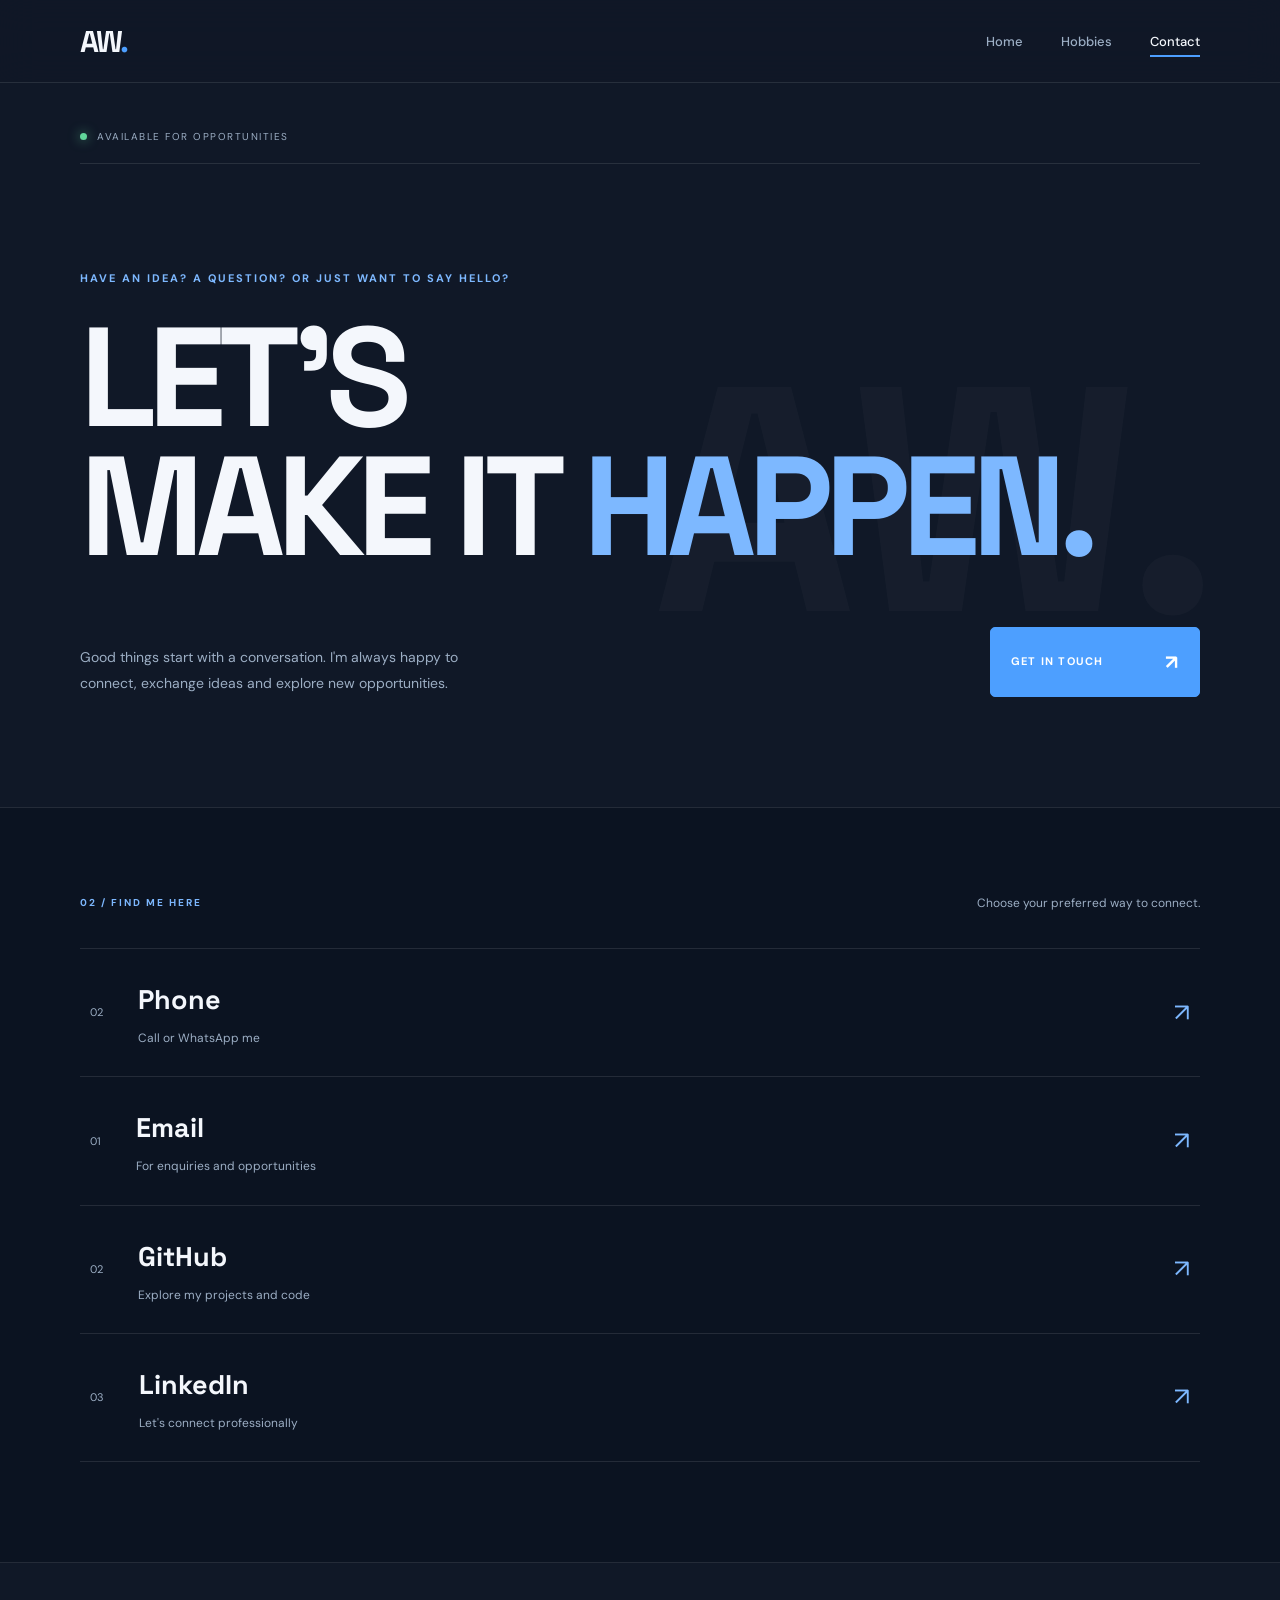
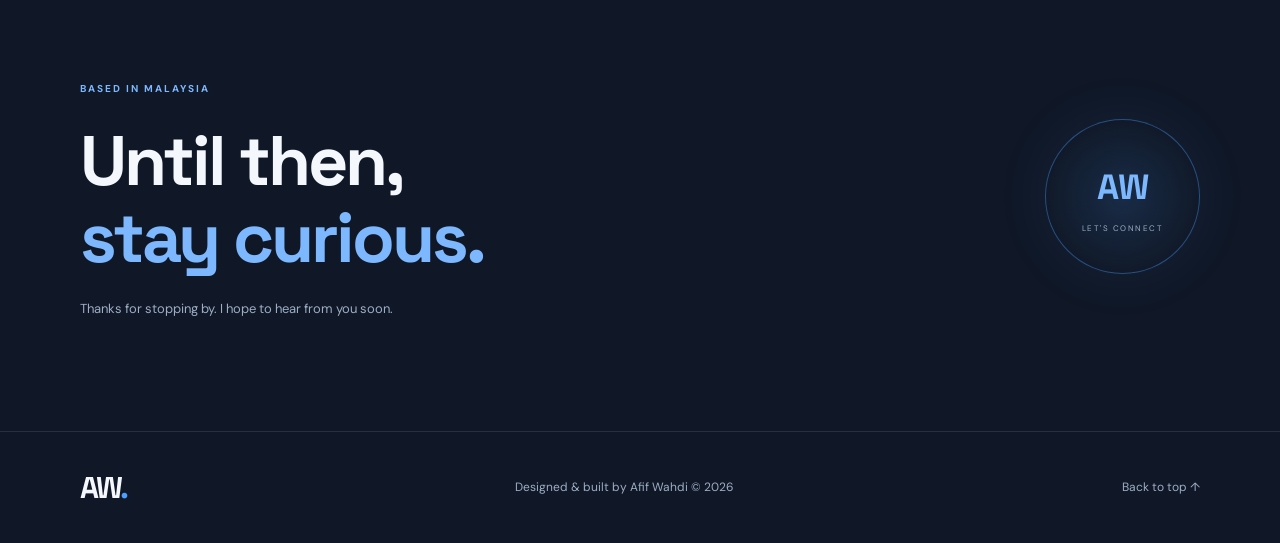
==== contact.html @ 138f14ff "Initial resume website" ====
<!DOCTYPE html>
<html lang="en">
<head>
    <meta charset="UTF-8">
    <meta name="viewport" content="width=device-width, initial-scale=1.0">
    <meta name="description" content="Connect with Afif Wahdi, an Information Technology student specialising in Software Engineering.">

    <title>Let's Talk | Afif Wahdi</title>

    <link rel="preconnect" href="https://fonts.googleapis.com">
    <link rel="preconnect" href="https://fonts.gstatic.com" crossorigin>
    <link href="https://fonts.googleapis.com/css2?family=DM+Sans:wght@400;500;600;700&family=Space+Grotesk:wght@400;500;600;700&display=swap" rel="stylesheet">

    <link rel="stylesheet" href="style.css">
</head>

<body id="top">

<!-- Navigation -->
<header class="header">
    <nav class="navbar container">

        <a href="index.html" class="logo">AW<span>.</span></a>

        <ul class="nav-links">
            <li><a href="index.html">Home</a></li>
            <li><a href="hobbies.html" >Hobbies</a></li>
            <li><a href="contact.html" class="active">Contact</a></li>
        </ul>

        <!-- <a href="contact.html" class="nav-button">Let's Connect ↗</a> -->

    </nav>
</header>

<main class="contact-v3">

    <!-- INTRODUCTION -->

    <section class="contact-v3-hero container">

        <div class="contact-v3-topline">
            <span><i></i> AVAILABLE FOR OPPORTUNITIES</span>
        </div>

        <p class="contact-v3-kicker">HAVE AN IDEA? A QUESTION? OR JUST WANT TO SAY HELLO?</p>

        <h1>
            LET'S<br>
            MAKE IT <span>HAPPEN.</span>
        </h1>

        <div class="contact-v3-hero-bottom">
            <p>
                Good things start with a conversation.
                I'm always happy to connect, exchange ideas
                and explore new opportunities.
            </p>

            <a href="mailto:YOUR_EMAIL@example.com" class="contact-v3-main-button">
                <span>GET IN TOUCH</span>
                <span class="contact-v3-arrow">↗</span>
            </a>
        </div>

        <div class="contact-v3-decoration">AW.</div>

    </section>

    <!-- CONTACT LINKS -->

    <section class="contact-v3-links">

        <div class="container">

            <div class="contact-v3-section-heading">
                <span>02 / FIND ME HERE</span>
                <p>Choose your preferred way to connect.</p>
            </div>

            <a href="tel:+66827754639" class="contact-v3-link">
                <div class="contact-v3-link-left">
                    <span class="contact-v3-link-number">02</span>

                    <div>
                        <h2>Phone</h2>
                        <p>Call or WhatsApp me</p>
                    </div>
                </div>

                <span class="contact-v3-link-arrow">↗</span>
            </a>


            <a href="mailto:m_afif_wahdi@soc.uum.edu.my" class="contact-v3-link">
                <div class="contact-v3-link-left">
                    <span class="contact-v3-link-number">01</span>
                    <div>
                        <h2>Email</h2>
                        <p>For enquiries and opportunities</p>
                    </div>
                </div>
                <span class="contact-v3-link-arrow">↗</span>
            </a>

            <a href="https://github.com/308396" target="_blank" rel="noopener noreferrer" class="contact-v3-link">
                <div class="contact-v3-link-left">
                    <span class="contact-v3-link-number">02</span>
                    <div>
                        <h2>GitHub</h2>
                        <p>Explore my projects and code</p>
                    </div>
                </div>
                <span class="contact-v3-link-arrow">↗</span>
            </a>

            <a href="https://www.linkedin.com/in/muhammadafifwahdi19/" target="_blank" rel="noopener noreferrer" class="contact-v3-link">
                <div class="contact-v3-link-left">
                    <span class="contact-v3-link-number">03</span>
                    <div>
                        <h2>LinkedIn</h2>
                        <p>Let's connect professionally</p>
                    </div>
                </div>
                <span class="contact-v3-link-arrow">↗</span>
            </a>

        </div>

    </section>

    <!-- CLOSING SECTION -->

    <section class="contact-v3-closing container">

        <div class="contact-v3-closing-content">
            <span>BASED IN MALAYSIA</span>
            <h2>Until then,<br><span>stay curious.</span></h2>
            <p>Thanks for stopping by. I hope to hear from you soon.</p>
        </div>

        <div class="contact-v3-circle">
            <span>AW</span>
            <small>LET'S CONNECT</small>
        </div>

    </section>

</main>

<footer class="footer">
    <div class="container footer-content">
        <a href="index.html" class="logo">AW<span>.</span></a>
        <p>Designed & built by Afif Wahdi © 2026</p>
        <a href="#top">Back to top ↑</a>
    </div>
</footer>

</body>
</html>
---- style.css ----
/* =========================================================
   01. COLOURS AND GLOBAL SETTINGS
========================================================= */

:root {
    --background: #101827;
    --background-dark: #0b1321;

    --surface: #17243a;
    --surface-light: #1d2c43;

    --accent: #4d9fff;
    --accent-light: #7db8ff;

    --text: #f4f7fc;
    --muted: #9caec4;

    --border: rgba(255, 255, 255, 0.1);

    --font-main: 'DM Sans', sans-serif;
    --font-heading: 'Space Grotesk', sans-serif;

    --container-width: 1120px;
}


* {
    margin: 0;
    padding: 0;
    box-sizing: border-box;
}


html {
    scroll-behavior: smooth;
    scroll-padding-top: 100px;
}


body {
    font-family: var(--font-main);
    background: var(--background);
    color: var(--text);
    line-height: 1.7;
    overflow-x: hidden;
}


a {
    color: inherit;
    text-decoration: none;
}


img {
    display: block;
    max-width: 100%;
}


button,
input,
textarea {
    font: inherit;
}


ul {
    list-style: none;
}


.container {
    width: min(var(--container-width), 90%);
    margin: 0 auto;
}


::selection {
    background: var(--accent);
    color: white;
}


/* =========================================================
   02. NAVIGATION
========================================================= */

.header {
    position: sticky;
    top: 0;
    z-index: 1000;

    width: 100%;

    background: rgba(16, 24, 39, 0.94);
    backdrop-filter: blur(18px);
    -webkit-backdrop-filter: blur(18px);

    border-bottom: 1px solid var(--border);
}

.navbar {
    min-height: 82px;

    display: flex;
    justify-content: space-between;
    align-items: center;

    gap: 25px;
}

.logo {
    font-family: var(--font-heading);
    font-size: 30px;
    font-weight: 700;
    letter-spacing: -2px;
    flex-shrink: 0;
}

.logo span {
    color: var(--accent);
}

.nav-links {
    display: flex;
    align-items: center;
    justify-content: center;
    gap: 38px;
}

.nav-links a {
    position: relative;

    color: var(--muted);
    font-size: 13px;
    font-weight: 500;

    transition: color 0.3s ease;
}

.nav-links a::after {
    content: "";

    position: absolute;
    left: 0;
    bottom: -7px;

    width: 0;
    height: 2px;

    background: var(--accent);
    transition: width 0.3s ease;
}

.nav-links a:hover,
.nav-links a.active {
    color: var(--text);
}

.nav-links a:hover::after,
.nav-links a.active::after {
    width: 100%;
}

.nav-button {
    display: inline-flex;
    align-items: center;
    gap: 10px;

    padding: 11px 18px;

    border: 1px solid rgba(77, 159, 255, 0.35);
    border-radius: 6px;

    background: rgba(77, 159, 255, 0.12);
    color: var(--accent-light);

    font-size: 12px;
    font-weight: 700;

    white-space: nowrap;
    flex-shrink: 0;

    transition: all 0.3s ease;
}

.nav-button:hover {
    background: var(--accent);
    color: white;
    transform: translateY(-2px);
}

.nav-button span {
    font-size: 16px;
}



/* =========================================================
   03. BUTTONS
========================================================= */

.primary-button {
    display: inline-flex;
    justify-content: center;
    align-items: center;
    gap: 10px;

    padding: 13px 22px;

    border-radius: 6px;
    border: 1px solid var(--accent);

    background: var(--accent);
    color: #07111f;

    font-size: 13px;
    font-weight: 700;

    transition: all 0.3s ease;
}


.primary-button:hover {
    background: var(--accent-light);
    border-color: var(--accent-light);
    transform: translateY(-3px);
}


.secondary-button {
    display: inline-flex;
    justify-content: center;
    align-items: center;

    padding: 13px 22px;

    border: 1px solid var(--border);
    border-radius: 6px;

    color: var(--text);

    font-size: 13px;
    font-weight: 600;

    transition: all 0.3s ease;
}


.secondary-button:hover {
    border-color: var(--accent);
    color: var(--accent-light);
    transform: translateY(-3px);
}


/* =========================================================
   04. HOMEPAGE — HERO SECTION
========================================================= */

.hero {
    min-height: 660px;

    display: grid;
    grid-template-columns: 1.1fr 0.9fr;
    align-items: center;

    gap: 50px;

    padding-top: 65px;
    padding-bottom: 75px;
}


.eyebrow {
    color: var(--accent-light);

    font-size: 11px;
    font-weight: 700;
    letter-spacing: 2px;
}


.status-dot {
    display: inline-block;

    width: 8px;
    height: 8px;

    margin-right: 8px;

    border-radius: 50%;

    background: #50d890;
    box-shadow: 0 0 12px #50d890;
}


.intro-text {
    margin-top: 38px;

    color: var(--muted);

    font-size: 14px;
    letter-spacing: 5px;
}


.hero h1 {
    margin: 12px 0;

    font-family: var(--font-heading);
    font-size: clamp(48px, 6vw, 76px);

    font-weight: 700;
    line-height: 1.08;
    letter-spacing: -3px;
}


.hero h1 span,
.section-heading h2 span {
    color: var(--accent);
}


.hero h2 {
    margin: 20px 0;

    color: var(--accent-light);

    font-size: 19px;
    font-weight: 500;
}


.hero-description {
    max-width: 480px;

    margin-bottom: 30px;

    color: var(--muted);
    font-size: 15px;
    line-height: 1.9;
}


.hero-buttons {
    display: flex;
    flex-wrap: wrap;
    gap: 15px;
}


.hero-socials {
    display: flex;
    align-items: center;
    gap: 15px;

    margin-top: 55px;

    color: var(--muted);

    font-size: 10px;
    letter-spacing: 1px;
}


.social-divider {
    width: 1px;
    height: 15px;

    background: var(--border);
}


/* =========================================================
   05. HOMEPAGE — PROFILE CARD
========================================================= */

.hero-visual {
    position: relative;
    padding: 25px;
}


.profile-card {
    padding: 20px;

    background: var(--surface);

    border: 1px solid var(--border);
    border-radius: 15px;

    box-shadow: 0 30px 80px rgba(0, 0, 0, 0.3);
}


.card-top {
    display: flex;
    justify-content: space-between;

    margin-bottom: 20px;

    color: var(--muted);

    font-size: 10px;
    letter-spacing: 2px;
}


.profile-image {
    position: relative;
    overflow: hidden;

    height: 330px;

    border-radius: 9px;

    background: linear-gradient(145deg, #263f61, #152239);
}


.profile-image img {
    width: 100%;
    height: 100%;

    object-fit: cover;
}


.image-placeholder {
    display: none;

    position: absolute;
    inset: 0;

    align-items: center;
    justify-content: center;
    flex-direction: column;
}


.image-placeholder span {
    color: var(--accent-light);

    font-family: var(--font-heading);
    font-size: 75px;
    font-weight: 700;
}


.image-placeholder small {
    color: var(--muted);

    font-size: 10px;
    letter-spacing: 3px;
}


.profile-card-bottom {
    display: flex;
    justify-content: space-between;
    align-items: center;

    margin-top: 20px;
}


.profile-card-bottom h3 {
    font-family: var(--font-heading);
}


.profile-card-bottom p {
    color: var(--muted);
    font-size: 12px;
}


.card-arrow {
    color: var(--accent);
    font-size: 24px;
}


.floating-label {
    position: absolute;

    padding: 10px 15px;

    background: #213650;

    border: 1px solid var(--border);
    border-radius: 7px;

    font-size: 10px;
    letter-spacing: 1px;

    box-shadow: 0 10px 30px rgba(0, 0, 0, 0.3);
}


.floating-label span {
    margin-right: 6px;
    color: var(--accent-light);
}


.label-one {
    top: 8%;
    right: -5%;
}


.label-two {
    bottom: 13%;
    left: -8%;
}


/* =========================================================
   06. GENERAL PAGE SECTIONS
========================================================= */

.section-padding {
    padding: 100px 0;
}


.about,
.skills {
    background: #131f32;
}


.section-heading {
    margin-bottom: 55px;
}


.section-heading h2 {
    margin-top: 12px;

    font-family: var(--font-heading);
    font-size: clamp(32px, 4vw, 45px);

    letter-spacing: -1px;
}


/* =========================================================
   07. HOMEPAGE — ABOUT SECTION
========================================================= */

.about-content {
    display: grid;
    grid-template-columns: 1fr 1fr;

    gap: 80px;
}


.about-text p {
    margin-bottom: 20px;

    color: var(--muted);
    font-size: 15px;
    line-height: 1.9;
}


.about-details {
    border-top: 1px solid var(--border);
}


.detail-item {
    display: flex;
    flex-direction: column;
    gap: 5px;

    padding: 16px 0;

    border-bottom: 1px solid var(--border);
}


.detail-item span {
    color: var(--accent-light);

    font-size: 10px;
    letter-spacing: 2px;
}


.detail-item strong {
    font-size: 14px;
    font-weight: 500;
}


/* =========================================================
   08. HOMEPAGE — EDUCATION AND EXPERIENCE
========================================================= */

.timeline {
    margin-left: 10px;

    border-left: 1px solid var(--border);
}


.timeline-item {
    position: relative;

    display: grid;
    grid-template-columns: 120px 1fr;

    gap: 30px;

    padding: 0 0 45px 30px;
}


.timeline-item::before {
    content: "";

    position: absolute;
    top: 8px;
    left: -5px;

    width: 10px;
    height: 10px;

    border-radius: 50%;

    background: var(--accent);
    box-shadow: 0 0 15px var(--accent);
}


.timeline-date {
    color: var(--accent-light);

    font-size: 11px;
    font-weight: 700;
    letter-spacing: 1px;
}


.timeline-item h3 {
    font-family: var(--font-heading);
    font-size: 18px;
}


.timeline-item p {
    color: var(--muted);
    font-size: 14px;
    line-height: 1.8;
}


.timeline-item small {
    color: #7287a2;
    font-size: 12px;
}


/* =========================================================
   09. HOMEPAGE — SKILLS
========================================================= */

.skills-grid {
    display: grid;
    grid-template-columns: repeat(3, 1fr);

    gap: 18px;
}


.skill-card {
    padding: 25px;

    background: var(--surface);

    border: 1px solid var(--border);
    border-radius: 10px;

    transition: all 0.3s ease;
}


.skill-card:hover {
    transform: translateY(-6px);

    border-color: var(--accent);

    background: var(--surface-light);
}


.skill-card span {
    color: var(--accent);
    font-size: 12px;
}


.skill-card h3 {
    margin: 18px 0 5px;

    font-family: var(--font-heading);
    font-size: 18px;
}


.skill-card p {
    color: var(--muted);
    font-size: 12px;
}


/* =========================================================
   10. HOBBIES PAGE — HERO
========================================================= */

.hobbies-hero {
    min-height: 420px;

    padding-top: 110px;
    padding-bottom: 80px;
}


.hobbies-hero h1 {
    margin: 25px 0;

    font-family: var(--font-heading);
    font-size: clamp(48px, 7vw, 82px);

    line-height: 1.08;
    letter-spacing: -3px;
}


.hobbies-hero h1 span,
.hobbies-intro h2 span,
.hobbies-closing h2 span {
    color: var(--accent);
}


.hobbies-hero > p:last-of-type {
    max-width: 550px;

    color: var(--muted);
    font-size: 15px;
    line-height: 1.9;
}


.hobbies-hero-label {
    display: flex;
    justify-content: space-between;

    margin-top: 55px;
    padding-top: 18px;

    border-top: 1px solid var(--border);

    color: var(--muted);

    font-size: 10px;
    letter-spacing: 2px;
}


/* =========================================================
   11. HOBBIES PAGE — INTRODUCTION
========================================================= */

.hobbies-intro {
    background: #131f32;
}


.hobbies-intro-content {
    display: grid;
    grid-template-columns: 1fr 1fr;
    align-items: center;

    gap: 80px;
}


.hobbies-intro h2 {
    margin-top: 15px;

    font-family: var(--font-heading);
    font-size: clamp(38px, 5vw, 55px);

    line-height: 1.15;
}


.hobbies-intro-content > p {
    color: var(--muted);

    font-size: 15px;
    line-height: 2;
}


/* =========================================================
   12. HOBBIES PAGE — HOBBY CARDS
========================================================= */

.hobbies-grid {
    display: grid;
    grid-template-columns: repeat(2, 1fr);

    gap: 30px;
}


.hobby-card {
    overflow: hidden;

    background: var(--surface);

    border: 1px solid var(--border);
    border-radius: 12px;

    transition: all 0.4s ease;
}


.hobby-card:hover {
    transform: translateY(-8px);

    border-color: var(--accent);

    box-shadow: 0 20px 45px rgba(0, 0, 0, 0.2);
}


.hobby-image {
    position: relative;
    overflow: hidden;

    height: 260px;

    background: var(--surface-light);
}


.hobby-image img {
    width: 100%;
    height: 100%;

    object-fit: cover;

    transition: transform 0.6s ease;
}


.hobby-card:hover .hobby-image img {
    transform: scale(1.08);
}


.hobby-number {
    position: absolute;
    top: 18px;
    left: 18px;

    padding: 8px 13px;

    background: rgba(16, 24, 39, 0.85);

    border-radius: 5px;

    color: var(--accent-light);

    font-size: 12px;
    font-weight: 700;
}


.hobby-info {
    padding: 25px;
}


.hobby-category {
    color: var(--accent-light);

    font-size: 10px;
    font-weight: 700;
    letter-spacing: 2px;
}


.hobby-info h3 {
    margin: 10px 0;

    font-family: var(--font-heading);
    font-size: 24px;
}


.hobby-info > p:last-child {
    color: var(--muted);

    font-size: 13px;
    line-height: 1.9;
}


/* =========================================================
   13. HOBBIES PAGE — CLOSING
========================================================= */

.hobbies-closing {
    padding: 100px 0;

    background:
            radial-gradient(
                    ellipse at 80% 50%,
                    rgba(77, 159, 255, 0.13),
                    transparent 55%
            ),
            #131f32;

    text-align: center;
}


.hobbies-closing h2 {
    margin: 20px 0;

    font-family: var(--font-heading);
    font-size: clamp(45px, 6vw, 70px);

    line-height: 1.15;
}


.hobbies-closing > .container > p:not(.eyebrow) {
    margin-bottom: 30px;
    color: var(--muted);
}


/* =========================================================
   14. CONTACT PAGE — MAIN CONTAINER
========================================================= */

.contact-v3 {
    overflow: hidden;
}


/* =========================================================
   15. CONTACT PAGE — HERO
========================================================= */

.contact-v3-hero {
    position: relative;

    padding-top: 45px;
    padding-bottom: 110px;
}


.contact-v3-topline {
    display: flex;
    justify-content: space-between;
    align-items: center;

    padding-bottom: 18px;

    border-bottom: 1px solid var(--border);

    color: var(--muted);

    font-size: 10px;
    letter-spacing: 1.5px;
}


.contact-v3-topline span:first-child {
    display: flex;
    align-items: center;
    gap: 10px;
}


.contact-v3-topline i {
    display: inline-block;

    width: 7px;
    height: 7px;

    border-radius: 50%;

    background: #61d69a;

    box-shadow: 0 0 12px rgba(97, 214, 154, 0.7);
}


.contact-v3-kicker {
    margin-top: 105px;
    margin-bottom: 25px;

    color: var(--accent-light);

    font-size: 11px;
    font-weight: 700;
    letter-spacing: 2px;
}


.contact-v3-hero h1 {
    position: relative;
    z-index: 1;

    margin: 0;

    font-family: var(--font-heading);
    font-size: clamp(65px, 11vw, 145px);

    font-weight: 700;
    line-height: 0.92;
    letter-spacing: -8px;
}


.contact-v3-hero h1 span {
    color: var(--accent-light);
}


.contact-v3-hero-bottom {
    position: relative;
    z-index: 2;

    display: flex;
    justify-content: space-between;
    align-items: flex-end;

    gap: 30px;

    margin-top: 55px;
}


.contact-v3-hero-bottom > p {
    max-width: 380px;

    color: var(--muted);

    font-size: 14px;
    line-height: 1.9;
}


.contact-v3-main-button {
    display: flex;
    justify-content: space-between;
    align-items: center;

    gap: 45px;

    min-width: 210px;

    padding: 17px 20px;

    border: 1px solid var(--accent);
    border-radius: 5px;

    background: var(--accent);
    color: white;

    font-size: 11px;
    font-weight: 700;
    letter-spacing: 1.2px;

    transition: all 0.3s ease;
}


.contact-v3-main-button:hover {
    transform: translateY(-4px);

    background: #3289f2;

    box-shadow: 0 12px 35px rgba(77, 159, 255, 0.2);
}


.contact-v3-arrow {
    font-size: 20px;
}


.contact-v3-decoration {
    position: absolute;
    top: 145px;
    right: -20px;
    z-index: 0;

    color: rgba(255, 255, 255, 0.025);

    font-family: var(--font-heading);
    font-size: clamp(150px, 25vw, 330px);
    font-weight: 700;

    pointer-events: none;
    user-select: none;
}


/* =========================================================
   16. CONTACT PAGE — CONTACT LINKS
========================================================= */

.contact-v3-links {
    padding: 85px 0 100px;

    background: var(--background-dark);

    border-top: 1px solid var(--border);
    border-bottom: 1px solid var(--border);
}


.contact-v3-section-heading {
    display: flex;
    justify-content: space-between;
    align-items: center;

    gap: 20px;

    margin-bottom: 35px;
}


.contact-v3-section-heading span {
    color: var(--accent-light);

    font-size: 10px;
    font-weight: 700;
    letter-spacing: 2px;
}


.contact-v3-section-heading p {
    color: var(--muted);
    font-size: 12px;
}


.contact-v3-link {
    display: flex;
    justify-content: space-between;
    align-items: center;

    padding: 28px 10px;

    border-top: 1px solid var(--border);

    color: var(--text);

    transition: all 0.3s ease;
}


.contact-v3-link:last-child {
    border-bottom: 1px solid var(--border);
}


.contact-v3-link:hover {
    padding-left: 22px;
    padding-right: 22px;

    background: rgba(77, 159, 255, 0.045);
}


.contact-v3-link-left {
    display: flex;
    align-items: center;
    gap: 35px;
}


.contact-v3-link-number {
    color: var(--muted);
    font-size: 11px;
}


.contact-v3-link h2 {
    margin-bottom: 5px;

    font-family: var(--font-heading);
    font-size: 27px;
}


.contact-v3-link p {
    color: var(--muted);
    font-size: 12px;
}


.contact-v3-link-arrow {
    color: var(--accent-light);
    font-size: 25px;

    transition: transform 0.3s ease;
}


.contact-v3-link:hover .contact-v3-link-arrow {
    transform: translate(5px, -5px);
}


/* =========================================================
   17. CONTACT PAGE — CLOSING SECTION
========================================================= */

.contact-v3-closing {
    display: flex;
    justify-content: space-between;
    align-items: center;

    gap: 35px;

    padding-top: 110px;
    padding-bottom: 110px;
}


.contact-v3-closing-content > span {
    color: var(--accent-light);

    font-size: 10px;
    font-weight: 700;
    letter-spacing: 2px;
}


.contact-v3-closing h2 {
    margin: 22px 0;

    font-family: var(--font-heading);
    font-size: clamp(42px, 6vw, 70px);

    line-height: 1.1;
    letter-spacing: -3px;
}


.contact-v3-closing h2 span {
    color: var(--accent-light);
}


.contact-v3-closing-content > p {
    color: var(--muted);
    font-size: 13px;
}


.contact-v3-circle {
    display: flex;
    flex-direction: column;
    justify-content: center;
    align-items: center;

    flex-shrink: 0;

    width: 155px;
    height: 155px;

    border: 1px solid rgba(77, 159, 255, 0.4);
    border-radius: 50%;

    background: radial-gradient(
            circle,
            rgba(77, 159, 255, 0.15),
            rgba(77, 159, 255, 0.015) 70%
    );

    box-shadow: 0 0 55px rgba(77, 159, 255, 0.08);
}


.contact-v3-circle span {
    color: var(--accent-light);

    font-family: var(--font-heading);
    font-size: 35px;
    font-weight: 700;
}


.contact-v3-circle small {
    margin-top: 5px;

    color: var(--muted);

    font-size: 8px;
    letter-spacing: 1.5px;
}


/* =========================================================
   18. FOOTER
========================================================= */

.footer {
    padding: 30px 0;

    border-top: 1px solid var(--border);
}


.footer-content {
    display: flex;
    justify-content: space-between;
    align-items: center;

    gap: 20px;
}


.footer-content p,
.footer-content > a:last-child {
    color: var(--muted);
    font-size: 12px;
}


.footer-content > a:last-child:hover {
    color: var(--accent-light);
}


/* =========================================================
   19. SCROLL REVEAL ANIMATION
========================================================= */

.reveal {
    opacity: 0;

    transform: translateY(25px);

    transition:
            opacity 0.7s ease,
            transform 0.7s ease;
}


.reveal.visible {
    opacity: 1;
    transform: translateY(0);
}


/* =========================================================
   20. TABLET RESPONSIVE DESIGN
========================================================= */

@media (max-width: 850px) {

    /* Homepage */

    .hero {
        grid-template-columns: 1fr;

        padding-top: 60px;
    }


    .hero-visual {
        width: 100%;
        max-width: 500px;

        margin: auto;
    }


    .about-content {
        grid-template-columns: 1fr;
        gap: 35px;
    }


    .skills-grid {
        grid-template-columns: repeat(2, 1fr);
    }


    /* Hobbies */

    .hobbies-intro-content {
        gap: 35px;
    }


    /* Contact */

    .contact-v3-hero h1 {
        font-size: clamp(65px, 11vw, 110px);
    }

}


/* =========================================================
   21. MOBILE RESPONSIVE DESIGN
========================================================= */

@media (max-width: 600px) {

    /* Navigation */

    .nav-container {
        flex-wrap: wrap;
        justify-content: space-between;

        gap: 15px;

        padding-top: 15px;
        padding-bottom: 15px;
    }


    .logo {
        font-size: 27px;
    }


    .nav-links {
        order: 3;

        width: 100%;

        justify-content: center;
        gap: 25px;
    }


    .nav-links a {
        font-size: 12px;
    }


    .nav-button {
        padding: 9px 12px;
        font-size: 11px;
    }


    /* Homepage */

    .hero {
        padding-top: 50px;
        padding-bottom: 55px;
    }


    .hero h1 {
        font-size: 48px;
        letter-spacing: -2px;
    }


    .intro-text {
        font-size: 11px;
        letter-spacing: 3px;
    }


    .hero-socials {
        flex-wrap: wrap;
        font-size: 9px;
    }


    .profile-image {
        height: 270px;
    }


    .hero-visual {
        padding: 15px;
    }


    .floating-label {
        padding: 8px 10px;
        font-size: 8px;
    }


    .section-padding {
        padding: 75px 0;
    }


    .section-heading {
        margin-bottom: 35px;
    }


    .skills-grid {
        grid-template-columns: 1fr;
    }


    .timeline-item {
        grid-template-columns: 1fr;
        gap: 8px;
    }


    .footer-content {
        flex-direction: column;
        text-align: center;
    }


    /* Hobbies */

    .hobbies-hero {
        min-height: auto;

        padding-top: 75px;
        padding-bottom: 65px;
    }


    .hobbies-hero h1 {
        font-size: 48px;
        letter-spacing: -2px;
    }


    .hobbies-hero-label {
        gap: 15px;
        font-size: 8px;
    }


    .hobbies-intro-content {
        grid-template-columns: 1fr;
        gap: 25px;
    }


    .hobbies-grid {
        grid-template-columns: 1fr;
        gap: 22px;
    }


    .hobby-image {
        height: 230px;
    }


    .hobbies-closing {
        padding: 75px 0;
    }


    /* Contact */

    .contact-v3-hero {
        padding-top: 30px;
        padding-bottom: 75px;
    }


    .contact-v3-topline {
        gap: 12px;
        font-size: 8px;
    }


    .contact-v3-kicker {
        margin-top: 75px;

        font-size: 9px;
        line-height: 1.8;
    }


    .contact-v3-hero h1 {
        font-size: clamp(57px, 13vw, 85px);
        letter-spacing: -4px;
    }


    .contact-v3-decoration {
        top: 180px;
        right: -35px;
    }


    .contact-v3-hero-bottom {
        align-items: flex-start;
        flex-direction: column;

        margin-top: 35px;
    }


    .contact-v3-main-button {
        width: 100%;
    }


    .contact-v3-links {
        padding: 65px 0;
    }


    .contact-v3-section-heading {
        align-items: flex-start;
        flex-direction: column;
    }


    .contact-v3-link {
        padding: 22px 5px;
    }


    .contact-v3-link-left {
        gap: 18px;
    }


    .contact-v3-link h2 {
        font-size: 22px;
    }


    .contact-v3-link p {
        font-size: 11px;
    }


    .contact-v3-link-arrow {
        font-size: 21px;
    }


    .contact-v3-closing {
        align-items: flex-start;
        flex-direction: column;

        padding-top: 75px;
        padding-bottom: 75px;
    }


    .contact-v3-circle {
        width: 120px;
        height: 120px;
    }

}


/* =========================================================
   22. ACCESSIBILITY — REDUCED MOTION
========================================================= */

@media (prefers-reduced-motion: reduce) {

    html {
        scroll-behavior: auto;
    }


    *,
    *::before,
    *::after {
        animation-duration: 0.01ms !important;
        animation-iteration-count: 1 !important;

        transition-duration: 0.01ms !important;
    }


    .reveal {
        opacity: 1;
        transform: none;
    }

}
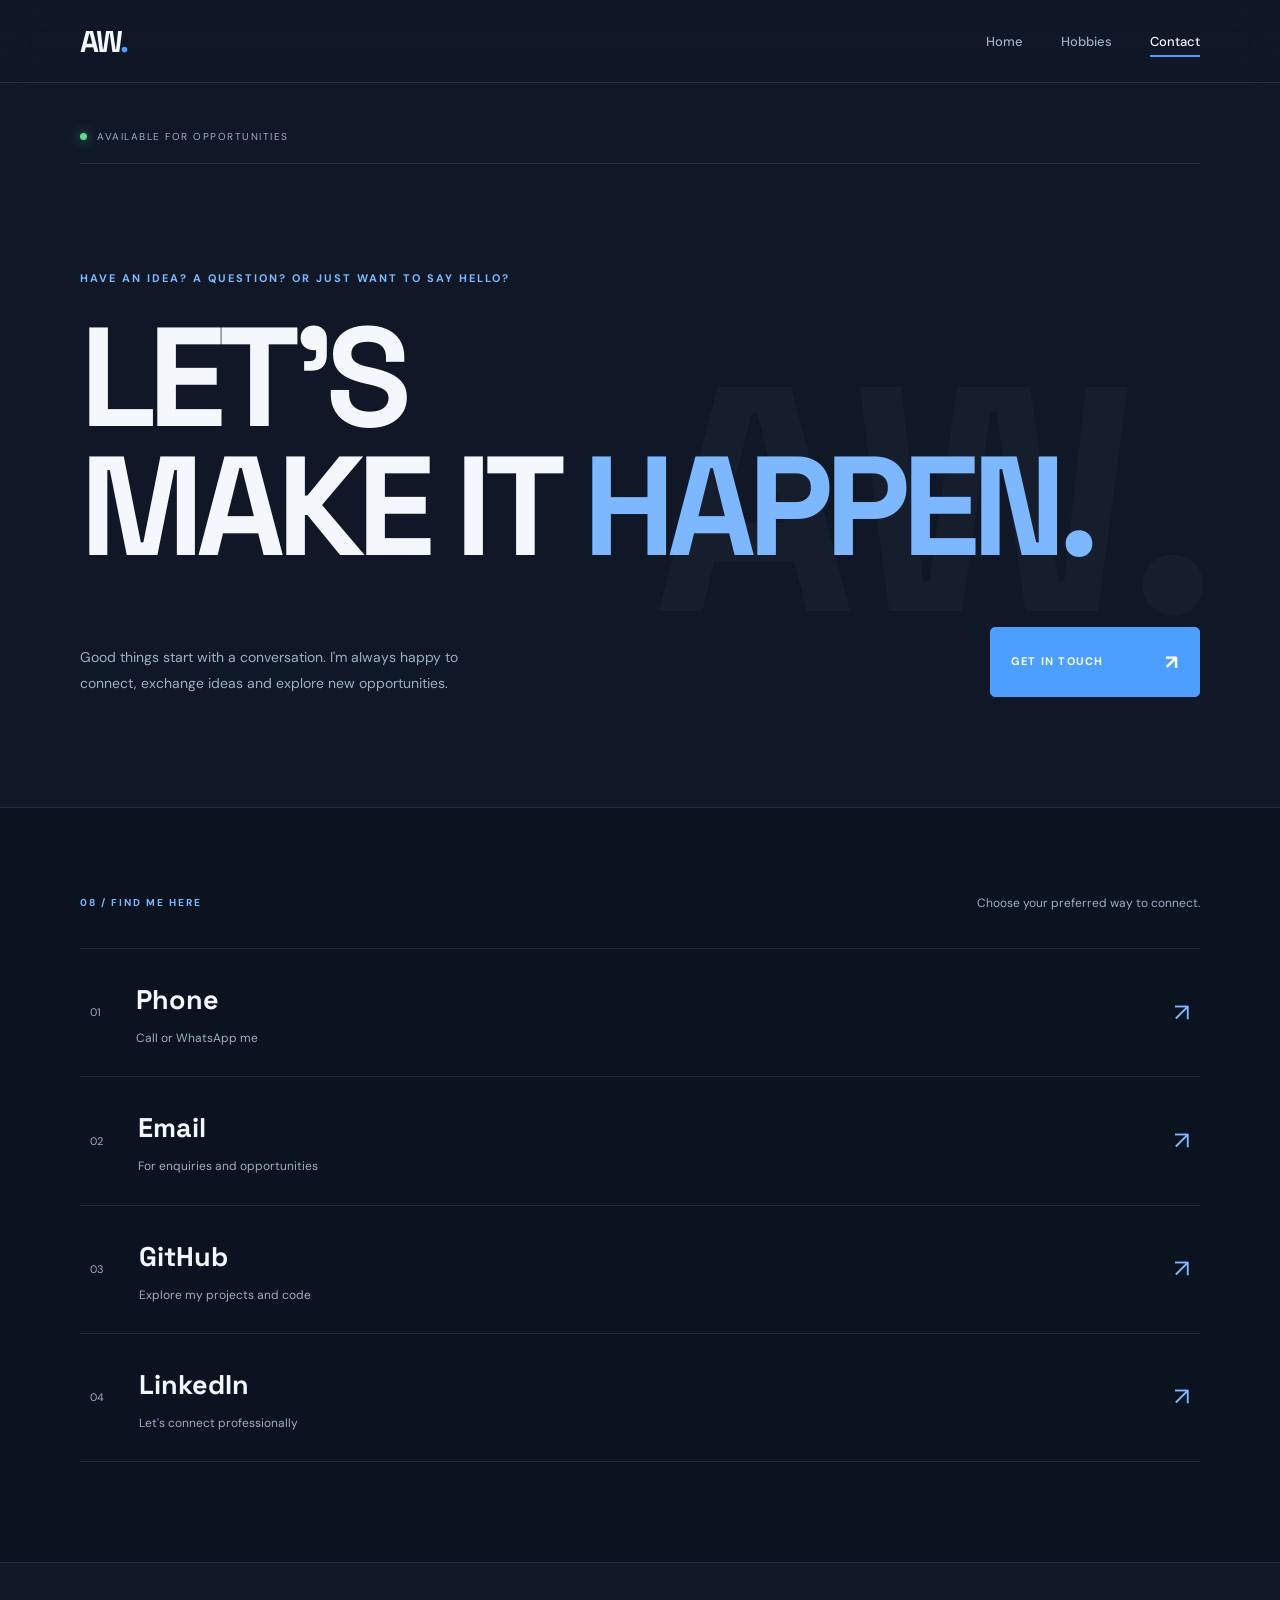
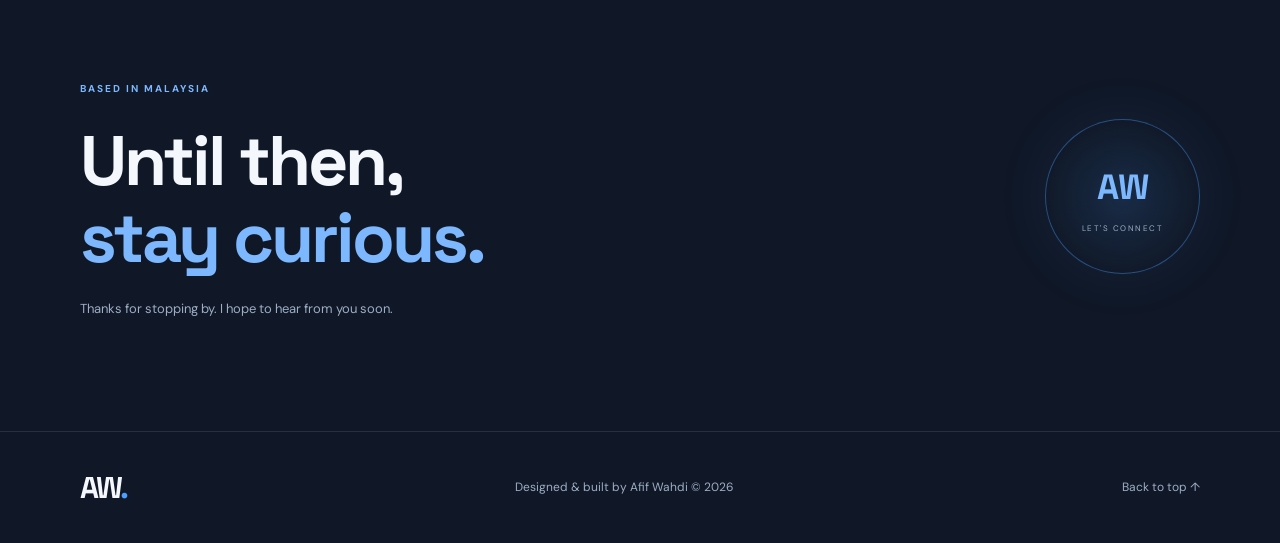
==== commit eaaa3a06: "Update contact page" ====
--- a/contact.html
+++ b/contact.html
@@ -75,13 +75,13 @@
         <div class="container">
 
             <div class="contact-v3-section-heading">
-                <span>02 / FIND ME HERE</span>
+                <span>08 / FIND ME HERE</span>
                 <p>Choose your preferred way to connect.</p>
             </div>
 
             <a href="tel:+66827754639" class="contact-v3-link">
                 <div class="contact-v3-link-left">
-                    <span class="contact-v3-link-number">02</span>
+                    <span class="contact-v3-link-number">01</span>
 
                     <div>
                         <h2>Phone</h2>
@@ -95,7 +95,7 @@
 
             <a href="mailto:m_afif_wahdi@soc.uum.edu.my" class="contact-v3-link">
                 <div class="contact-v3-link-left">
-                    <span class="contact-v3-link-number">01</span>
+                    <span class="contact-v3-link-number">02</span>
                     <div>
                         <h2>Email</h2>
                         <p>For enquiries and opportunities</p>
@@ -106,7 +106,7 @@
 
             <a href="https://github.com/308396" target="_blank" rel="noopener noreferrer" class="contact-v3-link">
                 <div class="contact-v3-link-left">
-                    <span class="contact-v3-link-number">02</span>
+                    <span class="contact-v3-link-number">03</span>
                     <div>
                         <h2>GitHub</h2>
                         <p>Explore my projects and code</p>
@@ -117,7 +117,7 @@
 
             <a href="https://www.linkedin.com/in/muhammadafifwahdi19/" target="_blank" rel="noopener noreferrer" class="contact-v3-link">
                 <div class="contact-v3-link-left">
-                    <span class="contact-v3-link-number">03</span>
+                    <span class="contact-v3-link-number">04</span>
                     <div>
                         <h2>LinkedIn</h2>
                         <p>Let's connect professionally</p>
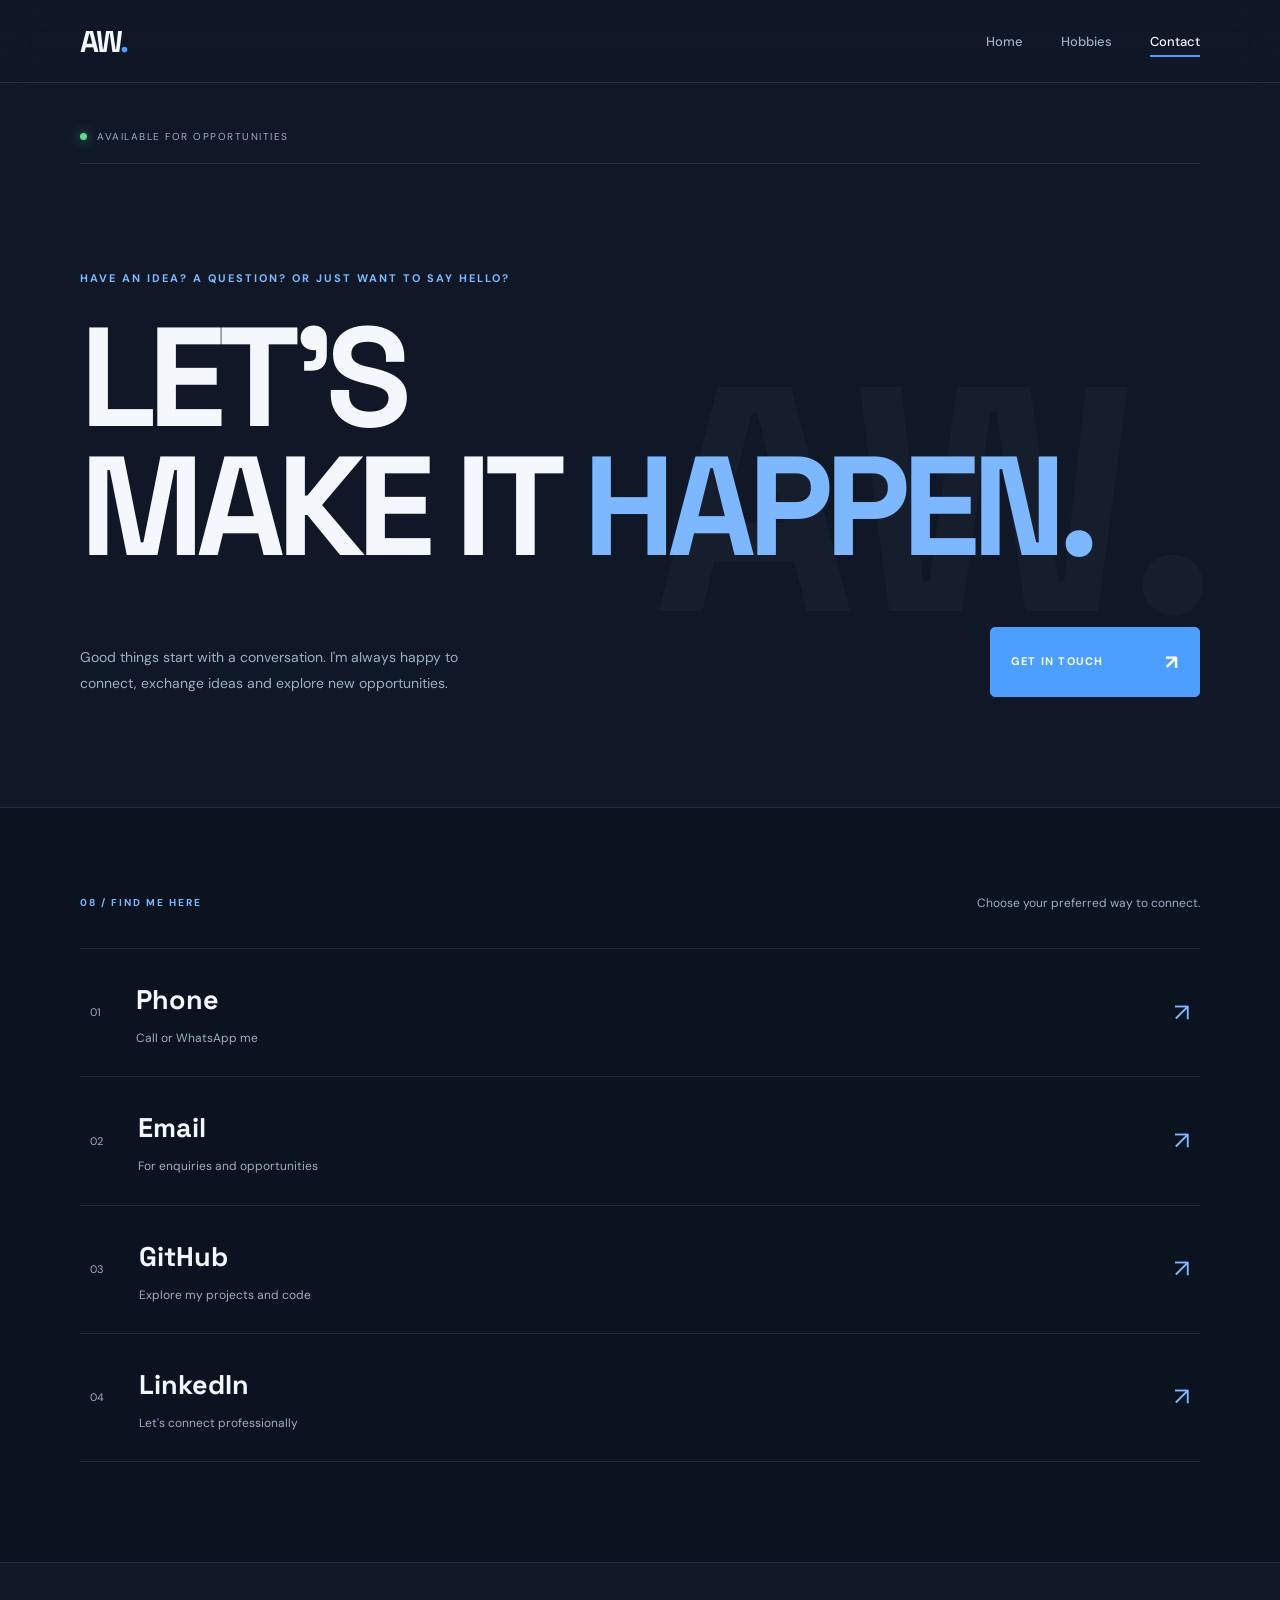
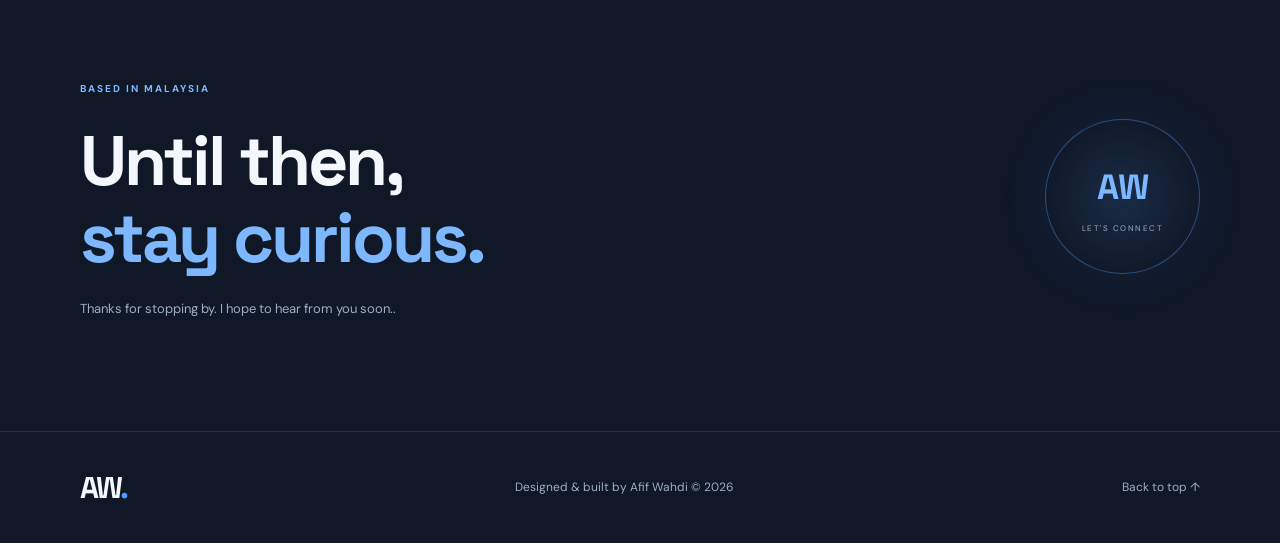
==== commit 3feeb645: "Initial resume website" ====
--- a/contact.html
+++ b/contact.html
@@ -137,7 +137,7 @@
         <div class="contact-v3-closing-content">
             <span>BASED IN MALAYSIA</span>
             <h2>Until then,<br><span>stay curious.</span></h2>
-            <p>Thanks for stopping by. I hope to hear from you soon.</p>
+            <p>Thanks for stopping by. I hope to hear from you soon..</p>
         </div>
 
         <div class="contact-v3-circle">
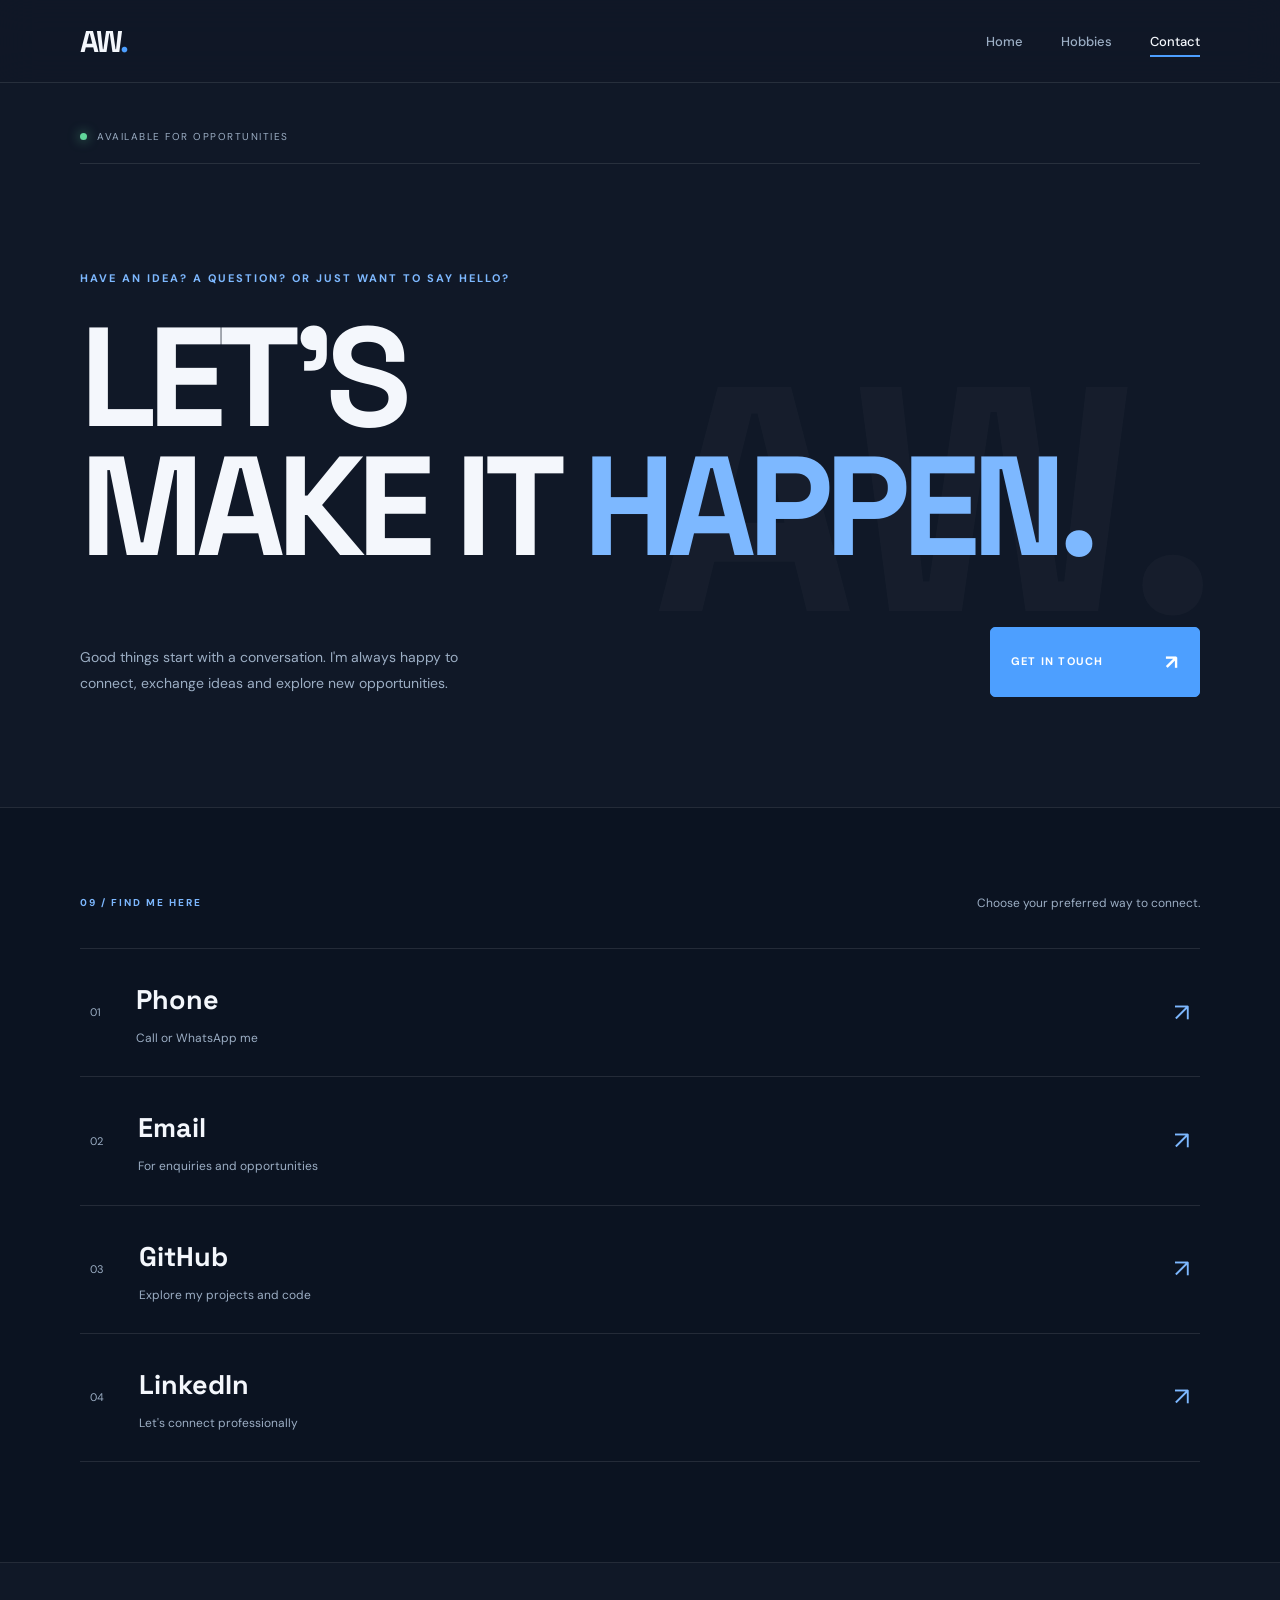
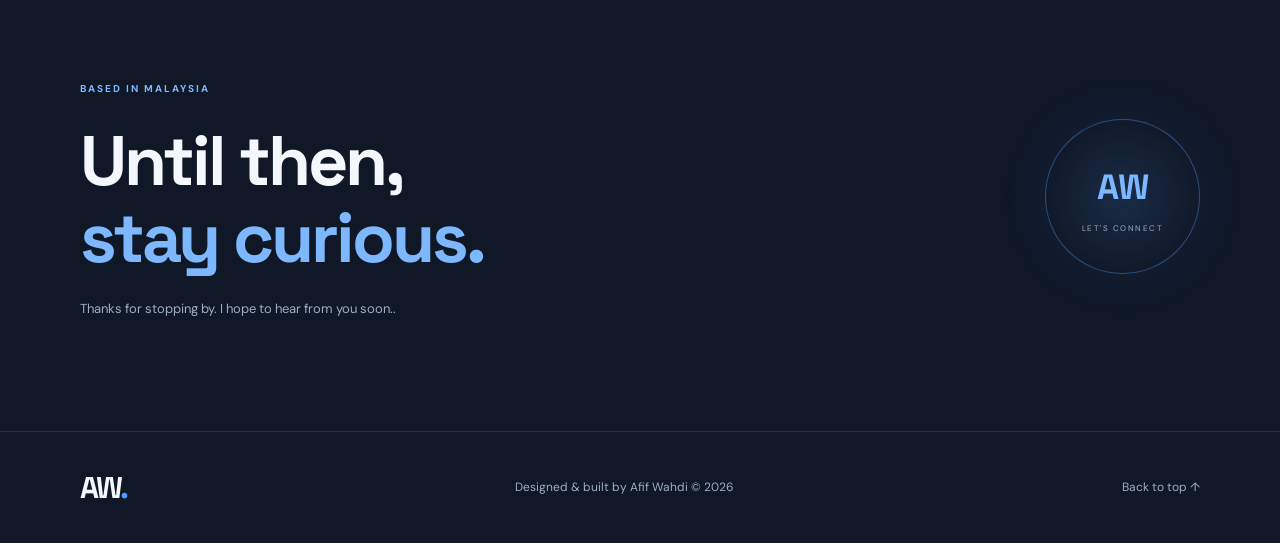
==== commit d316651e: "initial resume website" ====
--- a/contact.html
+++ b/contact.html
@@ -75,7 +75,7 @@
         <div class="container">
 
             <div class="contact-v3-section-heading">
-                <span>08 / FIND ME HERE</span>
+                <span>09 / FIND ME HERE</span>
                 <p>Choose your preferred way to connect.</p>
             </div>
 
@@ -147,6 +147,8 @@
 
     </section>
 
+
+
 </main>
 
 <footer class="footer">
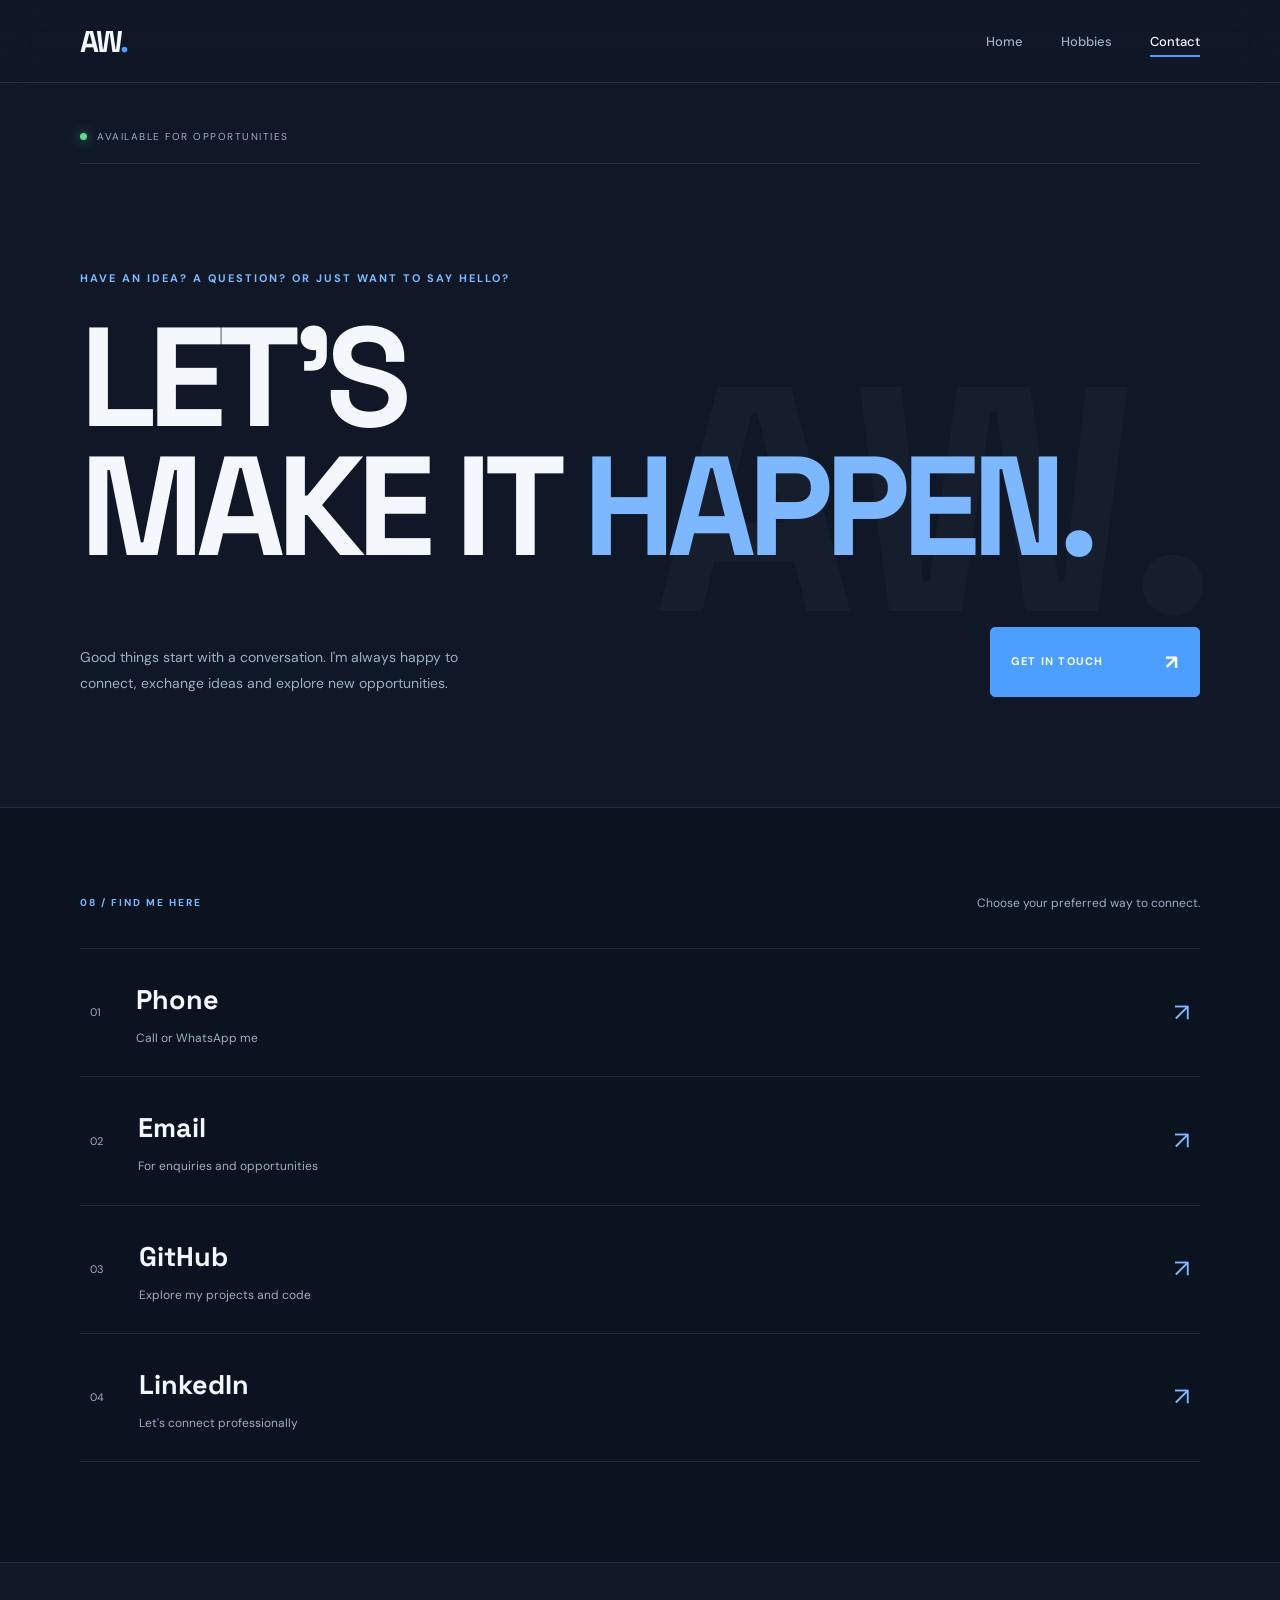
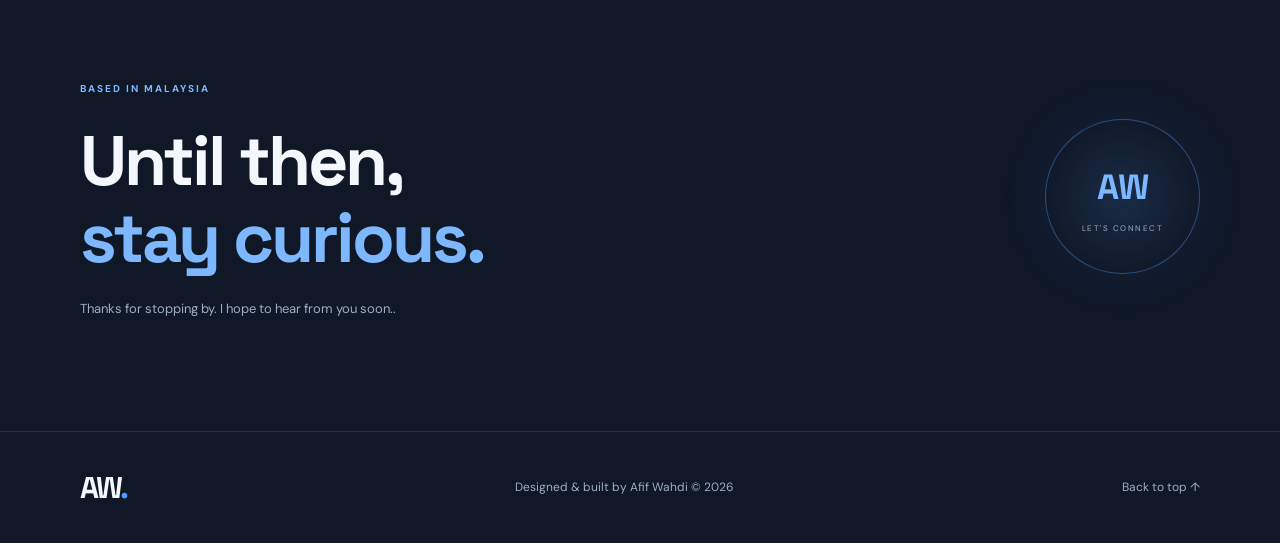
==== commit 4a99166d: "Initial resume website" ====
--- a/contact.html
+++ b/contact.html
@@ -75,7 +75,7 @@
         <div class="container">
 
             <div class="contact-v3-section-heading">
-                <span>09 / FIND ME HERE</span>
+                <span>08 / FIND ME HERE</span>
                 <p>Choose your preferred way to connect.</p>
             </div>
 
--- a/style.css
+++ b/style.css
@@ -528,6 +528,9 @@
     padding: 100px 0;
 }
 
+#languages {
+    background-color: #17243a;
+}
 
 .about,
 .skills {
